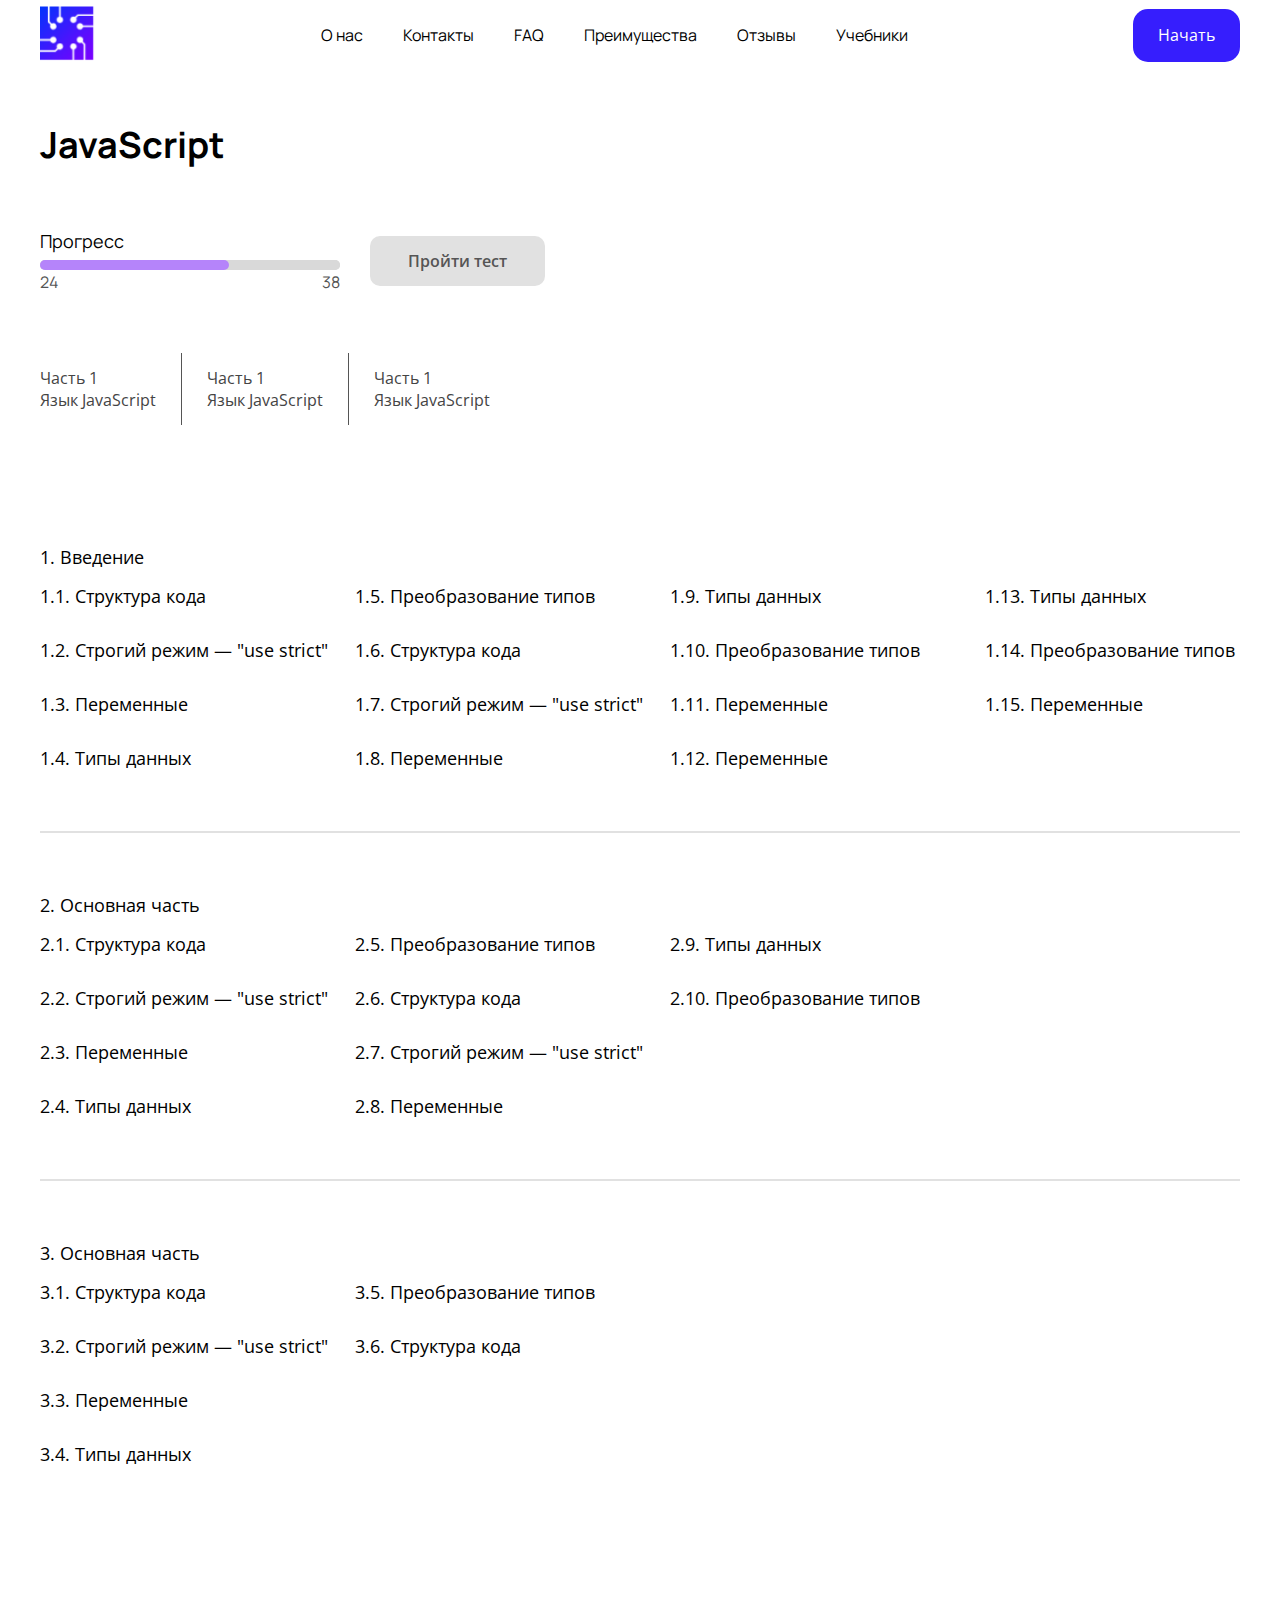
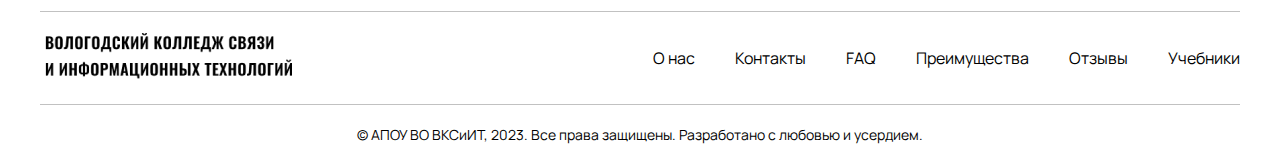
==== book_javascript.html @ a73e5f24 "update" ====
<!DOCTYPE html>
<html lang="ru">
  <head>
    <meta charset="UTF-8" />
    <meta http-equiv="X-UA-Compatible" content="IE=edge" />
    <meta name="viewport" content="width=device-width, initial-scale=1.0" />
    <link rel="stylesheet" href="./style.css" />
    <title>Учебник JavaScript</title>
  </head>
  <body>
    <header class="header">
      <div class="header_wrapper">
        <a href="index.html"
          ><img src="./img/logo_min.png" alt="" class="logo_min"
        /></a>
        <div class="header_a_container">
          <a href="index.html#me" class="header_a">О нас</a>
          <a href="index.html#contact" class="header_a">Контакты</a>
          <a href="index.html#faq" class="header_a">FAQ</a>
          <a href="index.html#adv" class="header_a">Преимущества</a>
          <a href="index.html#rev" class="header_a">Отзывы</a>
          <a href="books.html" class="header_a">Учебники</a>
        </div>
        <button class="header_btn">Начать</button>
      </div>
    </header>
    <div class="container">
      <div class="wrapper">
        <div class="title">JavaScript</div>
        <div class="progress_row">
          <div class="progress">
            <div class="progress_title">Прогресс</div>
            <progress max="38" value="24"></progress>
            <div class="progress_span">
              <span>24</span>
              <span>38</span>
            </div>
          </div>
          <button class="test_btn">Пройти тест</button>
        </div>
        <div class="book_part">
          <div class="part">
            <a href="">
              Часть 1 <br />
              Язык JavaScript
            </a>
          </div>
          <div class="part">
            <a href="">
              Часть 1 <br />
              Язык JavaScript
            </a>
          </div>
          <div class="part">
            <a href="">
              Часть 1 <br />
              Язык JavaScript
            </a>
          </div>
        </div>
        <div class="insert_wrapper">
          <div class="insert_column">
            <ol>
              <li>
                <a href="book_javascript_page.html">Введение</a>
                <ol>
                  <li>
                    <a href="book_javascript_page.html">Структура кода</a>
                  </li>
                  <li>
                    <a href="book_javascript_page.html"
                      >Строгий режим — "use strict"</a
                    >
                  </li>
                  <li><a href="book_javascript_page.html">Переменные</a></li>
                  <li><a href="book_javascript_page.html">Типы данных</a></li>
                  <li>
                    <a href="book_javascript_page.html">Преобразование типов</a>
                  </li>
                  <li>
                    <a href="book_javascript_page.html">Структура кода</a>
                  </li>
                  <li>
                    <a href="book_javascript_page.html"
                      >Строгий режим — "use strict"</a
                    >
                  </li>
                  <li><a href="book_javascript_page.html">Переменные</a></li>
                  <li><a href="book_javascript_page.html">Типы данных</a></li>
                  <li>
                    <a href="book_javascript_page.html">Преобразование типов</a>
                  </li>
                  <li><a href="book_javascript_page.html">Переменные</a></li>
                  <li><a href="book_javascript_page.html">Переменные</a></li>
                  <li><a href="book_javascript_page.html">Типы данных</a></li>
                  <li>
                    <a href="book_javascript_page.html">Преобразование типов</a>
                  </li>
                  <li><a href="book_javascript_page.html">Переменные</a></li>
                </ol>
              </li>
            </ol>
          </div>
          <hr class="hr_part" />
          <div class="insert_column">
            <ol class="counter2">
              <li>
                <a href="">Основная часть</a>
                <ol>
                  <li>
                    <a href="book_javascript_page.html">Структура кода</a>
                  </li>
                  <li>
                    <a href="book_javascript_page.html"
                      >Строгий режим — "use strict"</a
                    >
                  </li>
                  <li><a href="book_javascript_page.html">Переменные</a></li>
                  <li><a href="book_javascript_page.html">Типы данных</a></li>
                  <li>
                    <a href="book_javascript_page.html">Преобразование типов</a>
                  </li>
                  <li>
                    <a href="book_javascript_page.html">Структура кода</a>
                  </li>
                  <li>
                    <a href="book_javascript_page.html"
                      >Строгий режим — "use strict"</a
                    >
                  </li>
                  <li><a href="book_javascript_page.html">Переменные</a></li>
                  <li><a href="book_javascript_page.html">Типы данных</a></li>
                  <li>
                    <a href="book_javascript_page.html">Преобразование типов</a>
                  </li>
                </ol>
              </li>
            </ol>
          </div>
          <hr class="hr_part" />
          <div class="insert_column">
            <ol class="counter3">
              <li>
                <a href="">Основная часть</a>
                <ol>
                  <li><a href="">Структура кода</a></li>
                  <li><a href="">Строгий режим — "use strict"</a></li>
                  <li><a href="">Переменные</a></li>
                  <li><a href="">Типы данных</a></li>
                  <li><a href="">Преобразование типов</a></li>
                  <li><a href="">Структура кода</a></li>
                </ol>
              </li>
            </ol>
          </div>
        </div>
        <footer class="footer">
          <a href=""
            ><img src="./img/logo_min2.png" alt="" class="logo_footer"
          /></a>
          <div class="footer_a_wrapper">
            <a href="index.html#me" class="footer_a">О нас</a>
            <a href="index.html#contact" class="footer_a">Контакты</a>
            <a href="index.html#faq" class="footer_a">FAQ</a>
            <a href="index.html#adv" class="footer_a">Преимущества</a>
            <a href="index.html#rev" class="footer_a">Отзывы</a>
            <a href="books.html" class="footer_a">Учебники</a>
          </div>
        </footer>
        <div class="copyright">
          © АПОУ ВО ВКСиИТ, 2023. Все права защищены. Разработано с любовью и
          усердием.
        </div>
      </div>
    </div>
    <script src="./scripts/script.js"></script>
  </body>
</html>
---- style.css ----
* {
  box-sizing: border-box;
  margin: 0;
  padding: 0;
}

@font-face {
  font-family: 'OpenSans regular';
  src: url('./fonts/opensans/OpenSans-Regular.ttf');
}

@font-face {
  font-family: 'OpenSans semiBold';
  src: url('./fonts/opensans/OpenSans-SemiBold.ttf');
}

@font-face {
  font-family: 'OpenSans bold';
  src: url('./fonts/opensans/OpenSans-Bold.ttf');
}

@font-face {
  font-family: 'Manrope regular';
  src: url('./fonts/manrope/static/Manrope-Regular.ttf');
}

@font-face {
  font-family: 'Manrope bold';
  src: url('./fonts/manrope/static/Manrope-Bold.ttf');
}

@font-face {
  font-family: 'PTSans';
  src: url('./fonts/ptsans/PTS55F.ttf');
}

@font-face {
  font-family: 'PTSans bold';
  src: url('./fonts/ptsans/PTS75F.ttf');
}

/* main page */

.header {
  width: 100%;
  display: flex;
  justify-content: center;
  height: 70px;
  align-items: center;
  position: fixed;
  top: 0;
  background-color: white;
  z-index: 2;
}

.header_wrapper {
  width: 1200px;
  display: flex;
  justify-content: space-between;
  align-items: center;
}

.header_visible {
  width: 100%;
  display: flex;
  justify-content: center;
  height: 70px;
  align-items: center;
  background-color: white;
  z-index: 3;
  position: relative;
}

.logo {
  width: 367px;
  height: 55px;
}

.container {
  width: 100%;
  display: flex;
  flex-direction: column;
  align-items: center;
}

.wrapper {
  width: 1200px;
}

.logo_min {
  width: 55px;
  height: 55px;
}

.header_btn {
  width: 107px;
  height: 53px;
  font-size: 16px;
  font-family: 'OpenSans regular';
  background-color: #361efd;
  color: white;
  border: none;
  border-radius: 15px;
  cursor: pointer;
}

.header_a_container {
  display: flex;
  gap: 40px;
}

.header_a {
  font-size: 16px;
  font-family: 'Manrope regular';
  color: black;
  text-decoration: none;
}

.main_window {
  width: 100%;
  display: flex;
  margin-top: 200px;
}

.left_window {
  width: 570px;
  height: 330px;
  border: 1px solid black;
  padding-left: 50px;
  padding-top: 35px;
}

.win_title_h1 {
  font-family: 'PTSans';
  font-size: 48px;
  letter-spacing: 2%;
  font-weight: normal;
  width: 17ch;
  overflow: hidden;
  color: black;
  white-space: nowrap;
  padding-right: 2px;
  border-right: 2px solid rgb(0, 0, 0);
  animation: printed-text 5s steps(17), flashin-border 0.75s step-start infinite;
}

.win_title_h2 {
  font-family: 'PTSans';
  font-size: 48px;
  letter-spacing: 2%;
  font-weight: normal;
  width: 12ch;
  overflow: hidden;
  color: black;
  white-space: nowrap;
  padding-right: 2px;
  border-right: 2px solid rgb(0, 0, 0);
  animation: printed-text 5s steps(12), flashin-border 0.75s step-start infinite;
}

@keyframes flashin-border {
  0% {
    border-color: rgb(0, 0, 0);
  }

  50% {
    border-color: transparent;
  }

  100% {
    border-color: rgb(0, 0, 0);
  }
}

@keyframes printed-text {
  from {
    width: 0%;
  }
}

.win_desc {
  font-family: 'PTSans';
  font-size: 20px;
  letter-spacing: 2%;
  margin-top: 25px;
}

.win_btn {
  display: flex;
  font-family: 'PTSans';
  font-size: 24px;
  margin-top: 40px;
  gap: 5px;
}

.right_window {
  margin-left: 100px;
}

.carbon1 {
  position: relative;
  margin-top: 30px;
}

.carbon2 {
  position: absolute;
  top: 390px;
  right: 550px;
}

.hello {
  position: absolute;
  top: 200px;
  right: 370px;
}

.main_window_down {
  width: 100%;
  display: flex;
  justify-content: space-between;
  margin-top: 80px;
}

.content_box {
  font-family: 'PTSans';
  font-size: 18px;
  padding-left: 30px;
  border-left: 2px solid black;
  padding-top: 5px;
  padding-bottom: 5px;
}

.courser_btn {
  margin-top: 40px;
  background-color: #361efd;
  width: 158px;
  height: 58px;
  border-radius: 50px;
  border: none;
  font-size: 16px;
  font-family: 'OpenSans regular';
  color: white;
  padding-left: 30px;
  cursor: pointer;
}

.courser_btn > span {
  display: flex;
  align-items: center;
}

.courser_btn > span > img {
  width: 30px;
  padding-left: 10px;
}

.fon {
  background-image: url('./img/fon.png');
  width: 100%;
  height: 588px;
  margin-top: 7%;
  display: flex;
  justify-content: center;
}

.fon_wrapper {
  width: 1200px;
  display: flex;
  flex-direction: column;
  color: white;
  gap: 15px;
  padding-top: 5%;
}

.fon_title {
  font-size: 28px;
  font-family: 'PTSans bold';
}

.fon_row {
  width: 100%;
  display: flex;
  font-family: 'OpenSans regular';
  font-size: 24px;
  gap: 15px;
}

.fon_block {
  border: 0.5px solid white;
  padding-top: 1%;
  padding-bottom: 1%;
  padding-left: 3%;
  padding-right: 3%;
  text-align: center;
  border-radius: 50px;
}

.mg-t-3 {
  margin-top: 3%;
}

.advantages_title {
  margin-top: 5%;
  font-family: 'PTSans bold';
  font-size: 32px;
}

.advantages_row {
  width: 100%;
  display: flex;
  align-items: center;
  gap: 8%;
  margin-bottom: 15%;
}

.advantages_desc {
  display: flex;
  flex-direction: column;
  gap: 5px;
}

.advantages_desc_min {
  font-family: 'Manrope regular';
  display: flex;
  gap: 25px;
  font-size: 12px;
}

.advantages_desc_title {
  font-size: 28px;
  font-family: 'PTSans bold';
}

.advantages_desc_blur {
  font-family: 'OpenSans regular';
  color: #555;
  width: 100%;
}

.advantages_img {
  width: 670px;
  height: 530px;
}

.fon2 {
  background-image: url('./img/fon 4.png');
  width: 100%;
  height: 700px;
  margin-top: 3%;
  margin-bottom: 5%;
  display: flex;
  flex-direction: column;
  overflow: hidden;
}

.books_block_btn > a {
  color: #6c09f5;
}

.reviw_title {
  font-family: 'Manrope bold';
  color: white;
  font-size: 36px;
  margin-left: 19%;
  margin-top: 2%;
}

.fon2_row {
  display: flex;
  width: 2000%;
  margin-top: 3%;
  animation: running-block 520s linear infinite;
  gap: 100px;
}

.fon2_row2 {
  display: flex;
  width: 2000%;
  margin-top: 3%;
  animation: running-block-right 80s linear infinite;
  gap: 100px;
}

.fon2_row_block {
  width: 450px;
  height: 230px;
  background-color: white;
  border-radius: 15px;
  display: flex;
  flex-direction: column;
  padding-left: 20px;
  padding-top: 20px;
  padding-right: 15px;
}

@keyframes running-block {
  0% {
    transform: translateX(0);
  }
  100% {
    transform: translateX(-100%);
  }
}

@keyframes running-block-right {
  0% {
    transform: translateX(-10%);
  }
  100% {
    transform: translateX(0);
  }
}

.review_avtor {
  margin-top: 10px;
}

.review_avtor_img {
  display: flex;
  align-items: center;
  gap: 15px;
}

.review_avtor_img > img {
  width: 60px;
  height: 60px;
}

.review_avtor_img > h3 {
  font-family: 'Manrope regular';
  font-size: 18px;
}

.review {
  font-family: 'OpenSans regular';
  font-size: 16px;
}

.accordion {
  width: 100%;
  border: 0.5px solid #555;
  border-radius: 10px;
  margin-bottom: 5%;
}

.accordion_toogle {
  position: relative;
}

.accord_question_header {
  display: flex;
  width: 100%;
  justify-content: space-between;
  align-items: center;
  padding-bottom: 2%;
  padding-left: 5%;
  padding-right: 5%;
  cursor: pointer;
}

.accord_question_header > p {
  font-size: 18px;
  font-family: 'Manrope regular';
}

.plus {
  width: 18px;
  height: 3px;
  background-color: black;
  position: absolute;
  transition: transform 0.3s ease-in-out;
}

.rotate90 {
  transform: rotate(90deg);
}

.rotate0 {
  transform: rotate(0deg);
}

.accordion_question_answer {
  font-size: 16px;
  font-family: 'OpenSans regular';
  max-height: 0;
  overflow: hidden;
  padding-left: 5%;
  padding-right: 5%;
  transition: 0.3s ease-in-out;
}

.accordion_question_answer > p {
  padding-bottom: 25px;
}

.accordion .accordion_question:last-child {
  border-bottom: 0;
}

.accordion_question {
  width: 100%;
  border-bottom: 0.5px solid #555;
  padding-top: 2%;
}

.max_height {
  max-height: 100px;
}

.invite {
  background-image: url('./img/fon3.png');
  width: 100%;
  height: 411px;
  margin-bottom: 5%;
  display: flex;
  flex-direction: column;
  align-items: center;
  justify-content: center;
  gap: 50px;
}

.invite > p {
  font-family: 'Manrope bold';
  font-size: 52px;
  color: white;
  text-align: center;
}

.invite > button {
  width: 180px;
  height: 48px;
  background-color: rgba(0, 0, 0, 0);
  border-radius: 20px;
  color: white;
  border: 3px solid white;
  font-family: 'OpenSans semiBold';
  font-size: 16px;
  cursor: pointer;
}

.invite_btn {
  background-color: #361efd;
  width: 221px;
  height: 58px;
  border-radius: 50px;
  border: none;
  font-size: 16px;
  font-family: 'OpenSans regular';
  color: white;
  padding-left: 30px;
  cursor: pointer;
}

.invite_btn > span {
  display: flex;
  align-items: center;
}

.invite_btn > span > img {
  width: 30px;
  padding-left: 10px;
}

.contact {
  display: flex;
  flex-direction: column;
  gap: 25px;
}

.contact > p {
  font-family: 'Manrope bold';
  font-size: 96px;
  color: #111;
}

.contact_row {
  width: 100%;
  display: flex;
  align-items: center;
  justify-content: space-between;
}

.contact_row > div {
  font-size: 20px;
  font-family: 'Manrope regular';
  color: #000;
  display: flex;
  flex-direction: column;
  gap: 5px;
}

.contact_img {
  width: 45px;
  height: 45px;
  cursor: pointer;
}

.footer {
  width: 100%;
  margin-top: 5%;
  display: flex;
  align-items: center;
  justify-content: space-between;
  padding-top: 21px;
  padding-bottom: 21px;
  border-top: 1px solid #c1c1c1;
  border-bottom: 1px solid #c1c1c1;
}

.footer_a_wrapper {
  display: flex;
  gap: 40px;
}

.footer_a {
  text-decoration: none;
  color: #000;
  font-size: 16px;
  font-family: 'Manrope regular';
}

.copyright {
  width: 100%;
  display: flex;
  justify-content: center;
  margin-top: 20px;
  margin-bottom: 20px;
  color: #000;
  font-size: 14px;
  font-family: 'Manrope regular';
}

/* books */

.title {
  font-family: 'Manrope bold';
  font-size: 36px;
  margin-top: 10%;
  margin-bottom: 5%;
}

.books_name_row {
  display: flex;
  align-items: center;
  gap: 30px;
  margin-top: 5%;
}

.books_name_row > h2 {
  font-size: 32px;
  font-family: 'Manrope regular';
  color: #000;
}

.books_img {
  width: 75px;
  border-radius: 5px;
}

.books_desc {
  width: 630px;
  border-left: 2px solid black;
  padding-left: 15px;
  font-size: 18px;
  font-family: 'Manrope regular';
  color: #000;
  padding-top: 14px;
  padding-bottom: 14px;
  margin-top: 35px;
}

.books_row {
  width: 100%;
  display: flex;
  margin-top: 5%;
  gap: 14px;
}

.books_block {
  width: 391px;
  height: 225px;
  border-radius: 15px;
  box-shadow: 1px 1px 20px -4px rgba(0, 0, 0, 0.25);
  padding-left: 25px;
  padding-top: 25px;
  padding-right: 25px;
  padding-bottom: 25px;
}

.books_block_up {
  width: 100%;
  display: flex;
  justify-content: space-between;
}

.books_block_title {
  font-family: 'OpenSans semiBold';
  font-size: 24px;
  color: #000;
}

.books_block_desc {
  width: 215px;
  font-size: 14px;
  font-family: 'OpenSans regular';
  color: #555;
  margin-top: 10px;
}

.books_block_img {
  width: 75px;
  height: 75px;
}

.books_block_down {
  width: 100%;
  display: flex;
  justify-content: space-between;
  margin-top: 40px;
  align-items: center;
}

.books_block_btn {
  border: 2px solid #6c09f5;
  color: #6c09f5;
  border-radius: 50px;
  font-family: 'OpenSans semiBold';
  font-size: 16px;
  background-color: rgba(0, 0, 0, 0);
  padding: 10px 30px 10px 30px;
  cursor: pointer;
}

.item_img {
  width: 18px;
  height: 18px;
}

.books_block_item {
  display: flex;
  align-items: center;
  gap: 15px;
}

.item {
  display: flex;
  gap: 3px;
  align-items: center;
}

.item_desc {
  font-size: 16px;
  font-family: 'OpenSans regular';
  color: #555;
}

.progress_row {
  display: flex;
  align-items: center;
  gap: 30px;
}

.progress_title {
  font-size: 18px;
  font-family: 'Manrope regular';
}

.progress_span {
  width: 300px;
  display: flex;
  justify-content: space-between;
}

.progress_span > span {
  font-size: 16px;
  font-family: 'Manrope regular';
  color: #555;
}

progress {
  background-color: #d9d9d9;
  height: 10px;
  border-radius: 10px;
  width: 300px;
}
progress::-webkit-progress-bar {
  background-color: #d9d9d9;
  border-radius: 10px;
}
progress::-webkit-progress-value {
  background-color: #b584fa;
  border-radius: 10px;
}

.test_btn {
  width: 175px;
  height: 50px;
  background-color: #e1e1e1;
  border: none;
  border-radius: 10px;
  color: #555;
  font-family: 'OpenSans semiBold';
  font-size: 16px;
  cursor: pointer;
}

.book_part {
  margin-top: 5%;
  display: flex;
}

.part {
  padding-right: 25px;
  padding-bottom: 14px;
  padding-top: 14px;
  padding-left: 25px;
}

.part > a {
  font-size: 16px;
  font-family: 'OpenSans regular';
  color: #444;
  text-decoration: none;
}

.part:first-child {
  border-right: 1px solid #555;
  padding-left: 0;
}

.part:last-child {
  border-left: 1px solid #555;
}

.insert_wrapper {
  margin-top: 5%;
  display: flex;
  flex-direction: column;
  width: 100%;
}

ol {
  /* убираем стандартную нумерацию */
  list-style: none;
  /* Идентифицируем счетчик и даем ему имя li. Значение счетчика не указано - по умолчанию оно равно 0 */
  counter-reset: li;
  display: flex;
  flex-direction: column;
  flex-wrap: wrap;
  height: 250px;
  gap: 15px;
}

.counter2 {
  counter-reset: li 1;
}

.counter3 {
  counter-reset: li 2;
}

li:before {
  /* Определяем элемент, который будет нумероваться — li. Псевдоэлемент before указывает, что содержимое, вставляемое при помощи свойства content, будет располагаться перед пунктами списка. Здесь же устанавливается значение приращения счетчика (по умолчанию равно 1). */
  counter-increment: li;
  /* С помощью свойства content выводится номер пункта списка. counters() означает, что генерируемый текст представляет собой значения всех счетчиков с таким именем. Точка в кавычках добавляет разделяющую точку между цифрами, а точка с пробелом добавляется перед содержимым каждого пункта списка */
  content: counters(li, '.') '. ';
}

li {
  margin-top: 5%;
  width: 300px;
}

.insert_column:last-child {
  margin-bottom: 10%;
}

.insert_column > ol {
  font-size: 18px;
  font-family: 'OpenSans regular';
}

li > a {
  text-decoration: none;
  color: #000;
}

.hr_part {
  border: 1px solid #e1e1e1;
  margin-top: 8%;
}

.subtitle {
  font-size: 24px;
  font-family: 'Manrope regular';
  margin-top: 2%;
  margin-bottom: 2%;
}

.pick {
  background-color: #dedbff;
  border-radius: 3px;
  font-family: courier, monospace;
  padding: 0 3px;
}

.book_text {
  font-size: 18px;
  font-family: 'Manrope regular';
}

code {
  background-color: #ebebeb;
  width: 500px;
  height: fit-content;
  display: flex;
  font-size: 18px;
  font-family: 'OpenSans semiBold';
  padding: 20px 30px 20px 20px;
  border-radius: 10px;
  margin-top: 2%;
}

.code_num {
  display: flex;
  flex-direction: column;
}

.code_num > span {
  color: #555;
}

.code_field {
  width: 100%;
  margin-left: 3%;
}

.tab {
  margin-left: 5%;
}

.tag_js {
  color: #db6dff;
}

.tag_html {
  color: rgb(59, 59, 255);
}

.info {
  display: flex;
  flex-direction: column;
  padding: 10px 10px 10px 20px;
  border-left: 2px solid rgb(0, 117, 171);
  margin-top: 2%;
  margin-bottom: 2%;
  height: fit-content;
  width: 1000px;
}

.info_up {
  display: flex;
  align-items: center;
  gap: 10px;
}

.info_img {
  width: 35px;
}

.info_text {
  font-size: 18px;
  font-family: 'Manrope regular';
  margin-left: 5px;
}

.info_title {
  font-family: 'Manrope bold';
  font-size: 18px;
}

.warn {
  display: flex;
  flex-direction: column;
  padding: 10px 10px 10px 20px;
  border-left: 2px solid rgb(203, 130, 4);
  margin-top: 2%;
  margin-bottom: 2%;
  height: fit-content;
  width: 1000px;
}

.book_btn {
  display: flex;
  width: 100%;
  margin-bottom: 20%;
  margin-top: 5%;
  gap: 20px;
}

.next_btn {
  background-color: #361efd;
  width: 190px;
  height: 58px;
  border-radius: 50px;
  border: none;
  font-size: 16px;
  font-family: 'OpenSans regular';
  color: white;
  padding-left: 30px;
  cursor: pointer;
}

button > a {
  text-decoration: none;
  color: white;
}

p > a {
  text-decoration: none;
  color: white;
}

.next_btn > span {
  display: flex;
  align-items: center;
}

.next_btn > span > img {
  width: 30px;
  padding-left: 10px;
}

.prev_btn {
  background-color: rgba(0, 0, 0, 0);
  border: 2px solid #555;
  width: 120px;
  height: 58px;
  border-radius: 50px;
  font-size: 16px;
  font-family: 'OpenSans regular';
  color: #555;
  cursor: pointer;
}

.prev_btn > span > p > a {
  font-size: 16px;
  font-family: 'OpenSans regular';
  color: #555;
  cursor: pointer;
}

.prev_btn > span {
  display: flex;
  align-items: center;
  justify-content: center;
  gap: 5px;
}

.prev_btn > span > img {
  width: 20px;
}
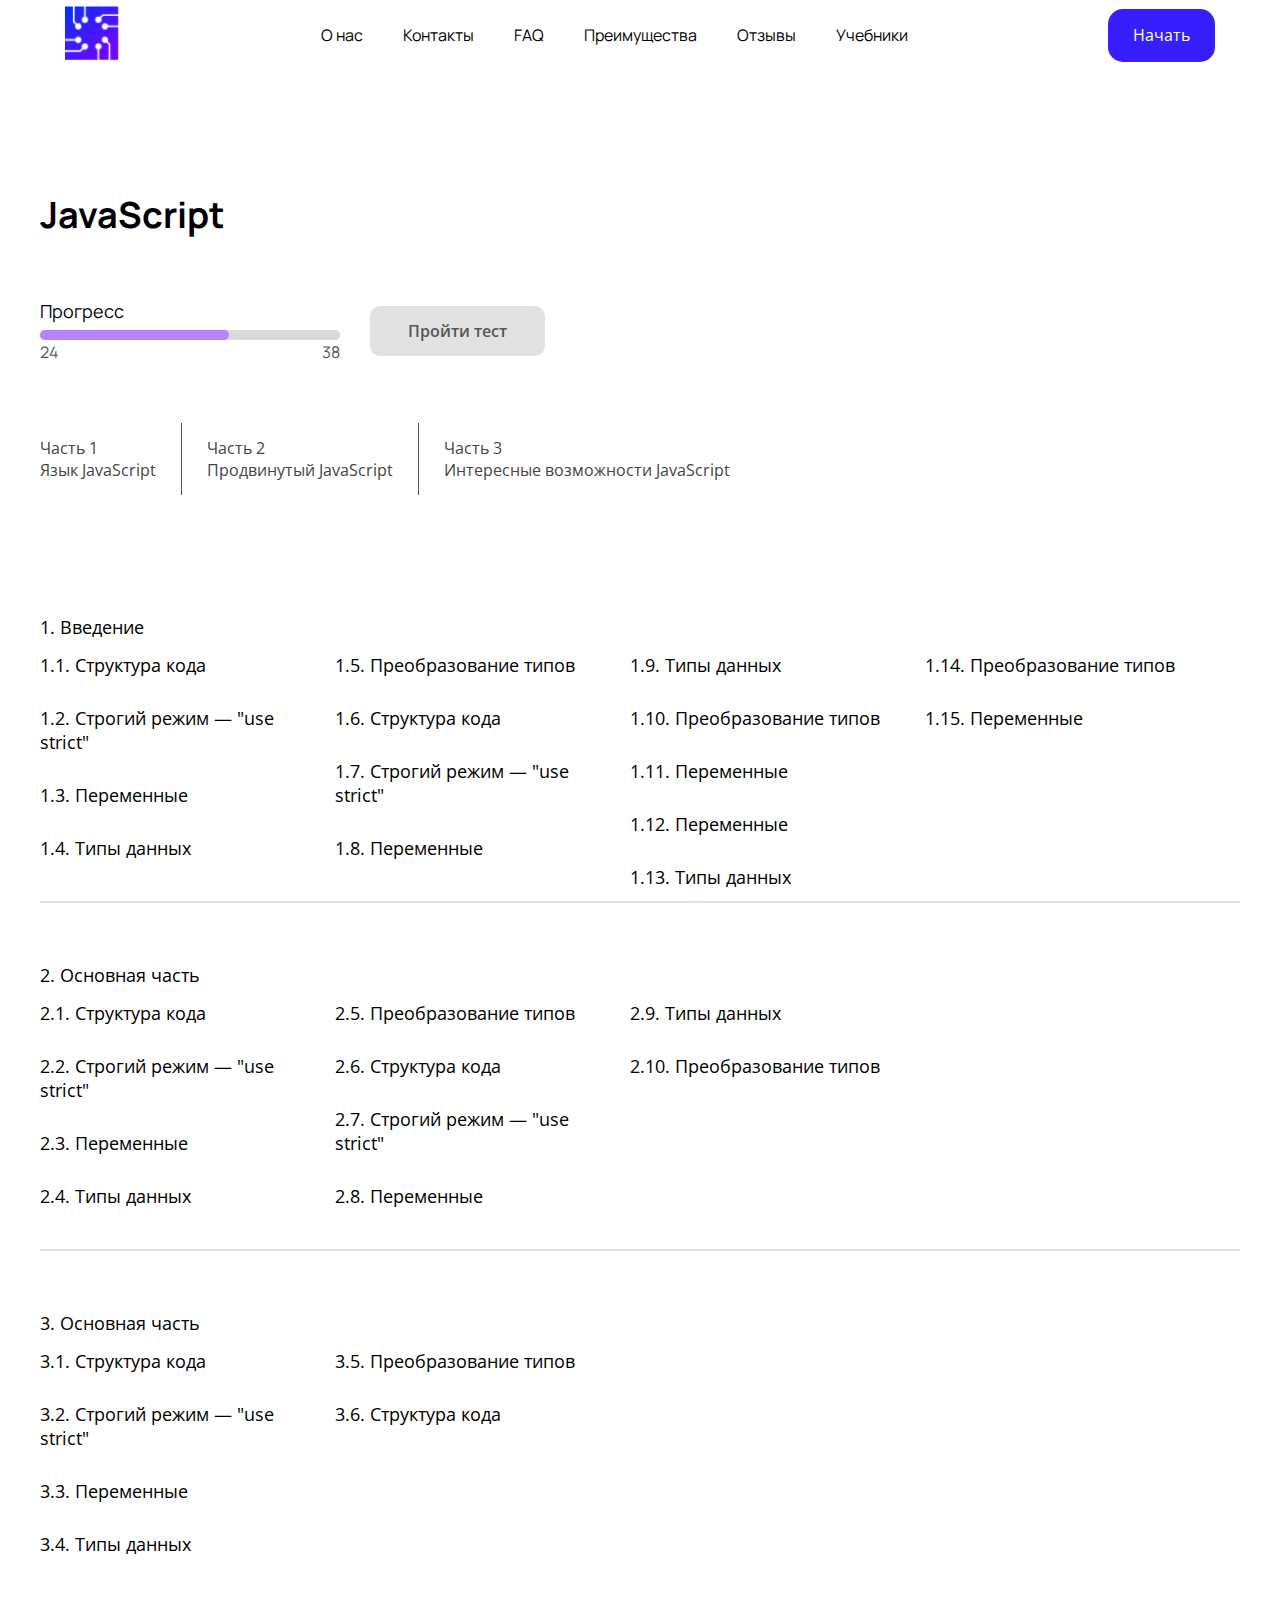
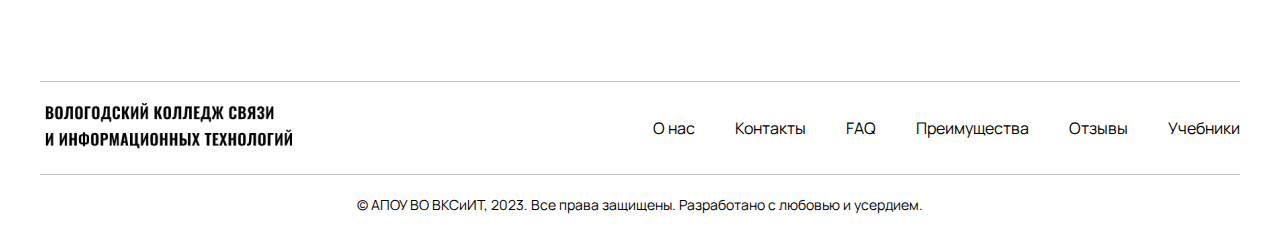
==== commit 2d585f3b: "update" ====
--- a/book_javascript.html
+++ b/book_javascript.html
@@ -5,6 +5,7 @@
     <meta http-equiv="X-UA-Compatible" content="IE=edge" />
     <meta name="viewport" content="width=device-width, initial-scale=1.0" />
     <link rel="stylesheet" href="./style.css" />
+    <link rel="icon" href="./img/favicon.ico" />
     <title>Учебник JavaScript</title>
   </head>
   <body>
@@ -21,11 +22,32 @@
           <a href="index.html#rev" class="header_a">Отзывы</a>
           <a href="books.html" class="header_a">Учебники</a>
         </div>
-        <button class="header_btn">Начать</button>
+        <button class="header_btn"><a href="profile.html">Начать</a></button>
       </div>
     </header>
     <div class="container">
       <div class="wrapper">
+        <div class="header_phone">
+          <a href="index.html"
+            ><img src="./img/logo_min.png" alt="" class="logo_min"
+          /></a>
+          <div class="menu">
+            <input
+              type="checkbox"
+              id="burger-checkbox"
+              class="burger-checkbox"
+            />
+            <label for="burger-checkbox" class="burger"></label>
+            <div class="menu-list">
+              <a href="index.html#me" class="menu-item">О нас</a>
+              <a href="index.html#contact" class="menu-item">Контакты</a>
+              <a href="index.html#faq" class="menu-item">FAQ</a>
+              <a href="index.html#adv" class="menu-item">Преимущества</a>
+              <a href="index.html#rev" class="menu-item">Отзывы</a>
+              <a href="books.html" class="menu-item">Учебники</a>
+            </div>
+          </div>
+        </div>
         <div class="title">JavaScript</div>
         <div class="progress_row">
           <div class="progress">
@@ -47,14 +69,14 @@
           </div>
           <div class="part">
             <a href="">
-              Часть 1 <br />
-              Язык JavaScript
+              Часть 2 <br />
+              Продвинутый JavaScript
             </a>
           </div>
           <div class="part">
             <a href="">
-              Часть 1 <br />
-              Язык JavaScript
+              Часть 3 <br />
+              Интересные возможности JavaScript
             </a>
           </div>
         </div>
--- a/style.css
+++ b/style.css
@@ -116,6 +116,130 @@
   text-decoration: none;
 }
 
+.btn {
+  border: none;
+  cursor: pointer;
+  background-color: #000;
+  color: #fff;
+  padding: 10px;
+}
+
+.modal-overlay {
+  position: fixed;
+  left: 0;
+  top: 0;
+  right: 0;
+  bottom: 0;
+  background-color: rgba(0, 0, 0, 0.7);
+  display: flex;
+  align-items: center;
+  justify-content: center;
+  height: 100vh;
+  width: 100%;
+  opacity: 0;
+  visibility: hidden;
+  transition: all 0.3s ease-in-out;
+  z-index: 900;
+}
+
+.modal {
+  background-color: #fff;
+  width: 330px;
+  height: 450px;
+  display: flex;
+  align-items: center;
+  justify-content: center;
+  display: none;
+  border-radius: 5px;
+}
+
+.modal-overlay--visible {
+  opacity: 1;
+  visibility: visible;
+  transition: all 0.3s ease-in-out;
+}
+
+.modal--visible {
+  display: flex;
+  flex-direction: column;
+  align-items: start;
+  justify-content: space-between;
+  gap: 15px;
+  padding: 30px;
+}
+
+.input_wrapper {
+  display: flex;
+  flex-direction: column;
+  gap: 10px;
+}
+
+.modal_title {
+  font-family: 'Manrope bold';
+  font-size: 32px;
+}
+
+.modal_input {
+  width: 270px;
+  height: 40px;
+  border: 1px solid #e5e5e5;
+  background-color: white;
+  border-radius: 50px;
+  font-family: 'Manrope bold';
+  font-size: 12px;
+  padding-left: 20px;
+  padding-top: 13px;
+  padding-bottom: 13px;
+}
+
+.modal_content_reg {
+  display: flex;
+  flex-direction: column;
+  align-items: start;
+  gap: 15px;
+}
+
+.modal_content_auth {
+  display: flex;
+  flex-direction: column;
+  align-items: start;
+  gap: 15px;
+}
+
+.auth > p {
+  font-size: 14px;
+  font-family: 'Manrope regular';
+  margin-top: 2%;
+}
+
+.svap {
+  font-size: 14px;
+  font-family: 'Manrope regular';
+  border: none;
+  background-color: white;
+  color: #6c09f5;
+  cursor: pointer;
+}
+
+.svap2 {
+  font-size: 14px;
+  font-family: 'Manrope regular';
+  border: none;
+  background-color: white;
+  color: #6c09f5;
+  cursor: pointer;
+}
+
+.modal_wrapper {
+  display: flex;
+  justify-content: center;
+  width: 100%;
+}
+
+.display_none {
+  display: none;
+}
+
 .main_window {
   width: 100%;
   display: flex;
@@ -133,13 +257,12 @@
 .win_title_h1 {
   font-family: 'PTSans';
   font-size: 48px;
-  letter-spacing: 2%;
+
   font-weight: normal;
   width: 17ch;
   overflow: hidden;
   color: black;
   white-space: nowrap;
-  padding-right: 2px;
   border-right: 2px solid rgb(0, 0, 0);
   animation: printed-text 5s steps(17), flashin-border 0.75s step-start infinite;
 }
@@ -147,13 +270,13 @@
 .win_title_h2 {
   font-family: 'PTSans';
   font-size: 48px;
-  letter-spacing: 2%;
+
   font-weight: normal;
   width: 12ch;
   overflow: hidden;
   color: black;
   white-space: nowrap;
-  padding-right: 2px;
+  padding-right: 5px;
   border-right: 2px solid rgb(0, 0, 0);
   animation: printed-text 5s steps(12), flashin-border 0.75s step-start infinite;
 }
@@ -257,10 +380,11 @@
 .fon {
   background-image: url('./img/fon.png');
   width: 100%;
-  height: 588px;
+  height: 470px;
   margin-top: 7%;
   display: flex;
   justify-content: center;
+  background-repeat: no-repeat;
 }
 
 .fon_wrapper {
@@ -269,7 +393,7 @@
   flex-direction: column;
   color: white;
   gap: 15px;
-  padding-top: 5%;
+  padding-top: 3%;
 }
 
 .fon_title {
@@ -281,8 +405,8 @@
   width: 100%;
   display: flex;
   font-family: 'OpenSans regular';
-  font-size: 24px;
-  gap: 15px;
+  font-size: 34px;
+  gap: 20px;
 }
 
 .fon_block {
@@ -292,16 +416,16 @@
   padding-left: 3%;
   padding-right: 3%;
   text-align: center;
-  border-radius: 50px;
+  border-radius: 42px;
 }
 
 .mg-t-3 {
-  margin-top: 3%;
+  margin-top: 20px;
 }
 
 .advantages_title {
   margin-top: 5%;
-  font-family: 'PTSans bold';
+  font-family: 'Manrope bold';
   font-size: 32px;
 }
 
@@ -319,27 +443,42 @@
   gap: 5px;
 }
 
+.advantages_p {
+  font-family: 'Manrope regular';
+  font-size: 19px;
+  width: 60%;
+}
+
+.mg-t-2 {
+  margin-top: 2%;
+}
+
+.mg-t-5 {
+  margin-top: 5%;
+}
+
 .advantages_desc_min {
   font-family: 'Manrope regular';
   display: flex;
   gap: 25px;
-  font-size: 12px;
+  font-size: 16px;
 }
 
 .advantages_desc_title {
-  font-size: 28px;
-  font-family: 'PTSans bold';
+  font-size: 30px;
+  font-family: 'Manrope bold';
 }
 
 .advantages_desc_blur {
-  font-family: 'OpenSans regular';
+  font-family: 'Manrope regular';
+  font-size: 19px;
   color: #555;
   width: 100%;
 }
 
 .advantages_img {
-  width: 670px;
-  height: 530px;
+  width: 650px;
+  height: 510px;
 }
 
 .fon2 {
@@ -351,6 +490,7 @@
   display: flex;
   flex-direction: column;
   overflow: hidden;
+  background-repeat: no-repeat;
 }
 
 .books_block_btn > a {
@@ -369,7 +509,7 @@
   display: flex;
   width: 2000%;
   margin-top: 3%;
-  animation: running-block 520s linear infinite;
+  animation: running-block 820s linear infinite;
   gap: 100px;
 }
 
@@ -1060,3 +1200,833 @@
 .prev_btn > span > img {
   width: 20px;
 }
+
+.burger-checkbox {
+  position: absolute;
+  visibility: hidden;
+}
+.burger {
+  position: relative;
+  z-index: 1;
+  cursor: pointer;
+  display: block;
+  position: relative;
+  border: none;
+  background: transparent;
+  width: 40px;
+  height: 26px;
+}
+.burger::before,
+.burger::after {
+  content: '';
+  left: 0;
+  position: absolute;
+  display: block;
+  width: 100%;
+  height: 4px;
+  border-radius: 10px;
+  background: #000;
+}
+.burger::before {
+  top: 0;
+  box-shadow: 0 11px 0 #000;
+  transition: box-shadow 0.3s 0.15s, top 0.3s 0.15s, transform 0.3s;
+}
+.burger::after {
+  bottom: 0;
+  transition: bottom 0.3s 0.15s, transform 0.3s;
+}
+.burger-checkbox:checked + .burger::before {
+  top: 11px;
+  transform: rotate(45deg);
+  box-shadow: 0 6px 0 rgba(0, 0, 0, 0);
+  transition: box-shadow 0.15s, top 0.3s, transform 0.3s 0.15s;
+}
+.burger-checkbox:checked + .burger::after {
+  bottom: 11px;
+  transform: rotate(-45deg);
+  transition: bottom 0.3s, transform 0.3s 0.15s;
+}
+.menu-list {
+  top: 0;
+  left: 0;
+  position: absolute;
+  display: flex;
+  flex-direction: row;
+  gap: 12px;
+  padding: 42px 0;
+  margin: 0;
+  background: #ffffff;
+  list-style-type: none;
+  transform: translateX(-100%);
+  transition: 0.3s;
+  width: 100%;
+}
+.menu-item {
+  display: block;
+  padding: 8px;
+  color: black;
+  text-align: center;
+  text-decoration: none;
+  font-size: 18px;
+  font-family: 'Manrope regular';
+}
+.menu-item:hover {
+  background: rgba(255, 255, 255, 0.2);
+}
+.burger-checkbox:checked ~ .menu-list {
+  transform: translateX(0);
+}
+
+.menu {
+  display: none;
+}
+
+.header_phone {
+  display: none;
+}
+
+.profile_up {
+  width: 100%;
+  display: flex;
+  align-items: center;
+  justify-content: space-between;
+  width: 60%;
+}
+
+.profile_desc {
+  font-size: 18px;
+  font-family: 'Manrope regular';
+}
+
+.profile_desc > p > span {
+  color: #361efd;
+}
+
+.profile_btn {
+  display: flex;
+  flex-direction: column;
+  gap: 15px;
+}
+
+.profile_button {
+  width: 140px;
+  height: 52px;
+  padding-left: 1%;
+  padding-right: 1%;
+  font-size: 16px;
+  font-family: 'Manrope regular';
+  color: white;
+  background-color: #361efd;
+  border: none;
+  border-radius: 15px;
+  cursor: pointer;
+}
+
+.profile_circle {
+  width: 250px;
+  height: 250px;
+  background-color: #444;
+  border-radius: 100%;
+  background-image: url('./img/avatar.png');
+  background-repeat: no-repeat;
+  background-position: center center;
+  background-size: cover;
+}
+
+.profile_book_btn {
+  border: 2px solid #6c09f5;
+  color: #6c09f5;
+  border-radius: 50px;
+  font-family: 'OpenSans semiBold';
+  font-size: 16px;
+  background-color: rgba(0, 0, 0, 0);
+  padding: 10px 15px 10px 15px;
+  cursor: pointer;
+}
+
+.profile_book_btn > a {
+  color: #6c09f5;
+}
+
+.profile_progress {
+  width: 150px;
+}
+
+.profile_books_row {
+  display: flex;
+  width: 100%;
+  gap: 25px;
+}
+
+@media (min-width: 1200px) and (max-width: 1650px) {
+  .hello {
+    top: 20%;
+    right: 13%;
+  }
+
+  .carbon2 {
+    top: 42%;
+    right: 15%;
+  }
+
+  .wrapper {
+    width: 1200px;
+  }
+
+  .header_wrapper {
+    width: 1150px;
+  }
+
+  .content_box {
+    width: 95%;
+  }
+
+  .fon_wrapper {
+    padding-left: 2%;
+  }
+
+  .header {
+    position: unset;
+  }
+
+  .header_visible {
+    display: none;
+  }
+
+  .books_block {
+    width: 375px;
+  }
+
+  .books_row {
+    justify-content: space-between;
+    padding-left: 1%;
+    padding-right: 1%;
+  }
+
+  .insert_wrapper {
+    flex-wrap: wrap;
+  }
+
+  .insert_column {
+    width: 100%;
+  }
+
+  li {
+    width: 280px;
+  }
+}
+@media (min-width: 900px) and (max-width: 1199px) {
+  .hello {
+    top: 20%;
+    right: 1%;
+  }
+
+  .carbon2 {
+    top: 42%;
+    right: 5%;
+  }
+
+  .wrapper {
+    width: 900px;
+    padding-left: 2%;
+    padding-right: 2%;
+  }
+
+  .content_box {
+    width: 95%;
+  }
+
+  .fon_wrapper {
+    padding-left: 2%;
+  }
+
+  .header_visible {
+    display: none;
+  }
+
+  .header_wrapper {
+    width: 850px;
+  }
+
+  .header {
+    position: unset;
+  }
+
+  .advantages_row {
+    padding-left: 2%;
+    padding-right: 2%;
+    gap: 4%;
+  }
+
+  .main_window_down > img {
+    width: 420px;
+    height: 140px;
+  }
+
+  .contact > p {
+    font-size: 72px;
+  }
+
+  .advantages_desc_title {
+    font-size: 24px;
+  }
+
+  .advantages_desc_min {
+    font-size: 14px;
+    gap: 10px;
+  }
+
+  .advantages_desc_blur {
+    font-size: 16px;
+    width: 80%;
+  }
+
+  .advantages_img {
+    width: 480px;
+    height: 340px;
+  }
+
+  .advantages_row {
+    margin-bottom: 8%;
+  }
+
+  .invite {
+    border-radius: 20px;
+  }
+
+  .books_block {
+    width: 375px;
+  }
+
+  .books_row {
+    flex-wrap: wrap;
+    padding-left: 1%;
+    padding-right: 1%;
+  }
+
+  .insert_wrapper {
+    flex-wrap: wrap;
+  }
+
+  .insert_column {
+    width: 100%;
+  }
+
+  li {
+    width: 220px;
+    margin-top: 2%;
+  }
+
+  .info {
+    width: 98%;
+  }
+
+  .warn {
+    width: 98%;
+  }
+
+  .profile_circle {
+    width: 150px;
+    height: 150px;
+  }
+
+  .profile_up {
+    width: 70%;
+  }
+}
+@media (min-width: 720px) and (max-width: 899px) {
+  .hello {
+    top: 10%;
+    right: 1%;
+    width: 220px;
+  }
+
+  .carbon2 {
+    top: 30%;
+    right: 5%;
+  }
+
+  .main_window {
+    margin-top: 10%;
+  }
+
+  .wrapper {
+    width: 720px;
+    padding-left: 2%;
+    padding-right: 2%;
+  }
+
+  .content_box {
+    width: 95%;
+  }
+
+  .fon_wrapper {
+    padding-left: 2%;
+  }
+
+  .header_visible {
+    display: none;
+  }
+
+  .header_wrapper {
+    display: none;
+  }
+
+  .header {
+    display: none;
+  }
+
+  .carbon1,
+  .carbon2 {
+    width: 200px;
+  }
+
+  .header_phone {
+    display: unset;
+    display: flex;
+    width: 100%;
+    justify-content: space-between;
+    margin-top: 2%;
+    align-items: center;
+  }
+
+  .advantages_row {
+    padding-left: 2%;
+    padding-right: 2%;
+    gap: 4%;
+  }
+
+  .main_window_down > img {
+    width: 320px;
+    height: 120px;
+  }
+
+  .left_window {
+    padding-left: 5px;
+  }
+
+  .win_title_h1,
+  .win_title_h2 {
+    font-size: 36px;
+  }
+
+  .win_desc {
+    font-size: 16px;
+  }
+
+  .content_box {
+    font-size: 16px;
+  }
+
+  .max_height {
+    max-height: 150px;
+  }
+
+  .contact > p {
+    font-size: 64px;
+  }
+
+  .advantages_desc_title {
+    font-size: 24px;
+  }
+
+  .advantages_desc_min {
+    font-size: 14px;
+    gap: 10px;
+  }
+
+  .advantages_desc_blur {
+    font-size: 16px;
+    width: 80%;
+  }
+
+  .advantages_img {
+    width: 480px;
+    height: 340px;
+  }
+
+  .advantages_row {
+    margin-bottom: 8%;
+  }
+
+  .invite {
+    border-radius: 20px;
+  }
+
+  .invite > p {
+    font-size: 36px;
+  }
+
+  .fon_block {
+    font-size: 28px;
+  }
+
+  .menu {
+    display: unset;
+  }
+
+  .footer_a_wrapper {
+    flex-wrap: wrap;
+    gap: 15px;
+    margin-left: 5%;
+  }
+
+  .books_block {
+    width: 375px;
+  }
+
+  .books_row {
+    flex-wrap: wrap;
+    padding-left: 1%;
+    padding-right: 1%;
+  }
+
+  .insert_wrapper {
+    flex-wrap: wrap;
+  }
+
+  .insert_column {
+    width: 100%;
+  }
+
+  li {
+    width: 210px;
+    margin-top: 2%;
+  }
+
+  .info {
+    width: 98%;
+  }
+
+  .warn {
+    width: 98%;
+  }
+
+  .profile_circle {
+    width: 100px;
+    height: 100px;
+  }
+
+  .profile_up {
+    width: 70%;
+  }
+
+  .profile_button {
+    width: 120px;
+    height: 50px;
+    font-size: 16px;
+  }
+
+  .profile_books_row {
+    gap: 15px;
+  }
+
+  .header_btn {
+    background-color: white;
+    color: #6c09f5;
+    width: 0px;
+    height: 40px;
+  }
+}
+
+@media (min-width: 360px) and (max-width: 719px) {
+  .hello {
+    top: 25%;
+    right: 1%;
+    width: 220px;
+    display: none;
+  }
+
+  .carbon2 {
+    top: 42%;
+    right: 5%;
+  }
+
+  .wrapper {
+    width: 100%;
+    padding-left: 2%;
+    padding-right: 2%;
+  }
+
+  .content_box {
+    width: 95%;
+  }
+
+  .fon_wrapper {
+    padding-left: 2%;
+  }
+
+  .header_visible {
+    display: none;
+  }
+
+  .header_wrapper {
+    display: none;
+  }
+
+  .menu-list {
+    flex-direction: column;
+  }
+
+  .header {
+    display: none;
+  }
+
+  .carbon1,
+  .carbon2 {
+    width: 200px;
+    display: none;
+  }
+
+  .header_phone {
+    display: unset;
+    display: flex;
+    width: 100%;
+    justify-content: space-between;
+    margin-top: 2%;
+    align-items: center;
+  }
+
+  .advantages_row {
+    padding-left: 2%;
+    padding-right: 2%;
+    gap: 4%;
+  }
+
+  .main_window_down > img {
+    width: 320px;
+    height: 120px;
+    display: none;
+  }
+
+  .main_window {
+    margin-top: 5%;
+  }
+
+  .left_window {
+    padding-left: 5px;
+  }
+
+  .win_title_h1,
+  .win_title_h2 {
+    font-size: 36px;
+  }
+
+  .win_desc {
+    font-size: 16px;
+  }
+
+  .content_box {
+    font-size: 16px;
+  }
+
+  .max_height {
+    max-height: 280px;
+  }
+
+  .content_box {
+    padding-left: 15px;
+    width: 98%;
+  }
+
+  .contact > p {
+    font-size: 36px;
+  }
+
+  .advantages_desc_title {
+    font-size: 24px;
+  }
+
+  .advantages_desc_min {
+    font-size: 14px;
+    gap: 10px;
+  }
+
+  .advantages_desc_blur {
+    font-size: 16px;
+    width: 80%;
+    text-align: center;
+  }
+
+  .advantages_img {
+    width: 480px;
+    height: 340px;
+  }
+
+  .advantages_row {
+    margin-bottom: 8%;
+  }
+
+  .invite {
+    border-radius: 20px;
+    height: 320px;
+  }
+
+  .invite > p {
+    font-size: 18px;
+  }
+
+  .fon_block {
+    font-size: 16px;
+  }
+
+  .fon {
+    height: 260px;
+  }
+
+  .fon_title {
+    font-size: 24px;
+  }
+
+  .fon_wrapper {
+    gap: 10px;
+  }
+
+  .fon_row {
+    gap: 10px;
+  }
+
+  .advantages_desc {
+    display: flex;
+    flex-direction: column;
+    align-items: center;
+  }
+
+  .menu {
+    display: unset;
+  }
+
+  .footer {
+    flex-direction: column;
+    gap: 15px;
+  }
+
+  .accord_question_header {
+    padding-right: 8%;
+  }
+
+  .contact_row > div {
+    font-size: 16px;
+  }
+
+  .footer_a_wrapper {
+    flex-wrap: wrap;
+    gap: 15px;
+    margin-left: 5%;
+  }
+
+  .advantages_title {
+    font-size: 24px;
+  }
+
+  .advantages_row {
+    flex-direction: column;
+    align-items: center;
+    gap: 15px;
+    margin-bottom: 25%;
+  }
+
+  .advantages_p {
+    font-size: 16px;
+    width: 95%;
+  }
+
+  .advantages_img {
+    width: 340px;
+  }
+
+  .fon2 {
+    display: none;
+  }
+
+  .books_desc {
+    font-size: 16px;
+    width: 95%;
+  }
+
+  .books_block {
+    width: 350px;
+    padding: 5%;
+  }
+
+  .books_block_img {
+    width: 65px;
+    height: 65px;
+  }
+
+  .books_row {
+    flex-wrap: wrap;
+    padding-left: 1%;
+    padding-right: 1%;
+  }
+
+  .insert_wrapper {
+    flex-wrap: wrap;
+  }
+
+  .insert_column {
+    width: 100%;
+  }
+
+  .progress_row {
+    flex-direction: column;
+  }
+
+  ol {
+    gap: 5px;
+  }
+
+  li {
+    font-size: 12px;
+    width: 110px;
+    margin-top: 5%;
+  }
+
+  .info {
+    width: 98%;
+  }
+
+  .warn {
+    width: 98%;
+  }
+
+  code {
+    width: 95%;
+  }
+
+  .profile_circle {
+    width: 100px;
+    height: 100px;
+  }
+
+  .profile_up {
+    width: 100%;
+    flex-direction: column;
+    align-items: center;
+    gap: 25px;
+  }
+
+  .profile_button {
+    width: 120px;
+    height: 50px;
+    font-size: 16px;
+  }
+
+  .profile_books_row {
+    gap: 15px;
+    flex-direction: column;
+  }
+
+  .menu-list {
+    flex-direction: column;
+    align-items: center;
+  }
+
+  .header_btn {
+    background-color: white;
+    color: #6c09f5;
+    width: 55px;
+    height: 40px;
+  }
+}
